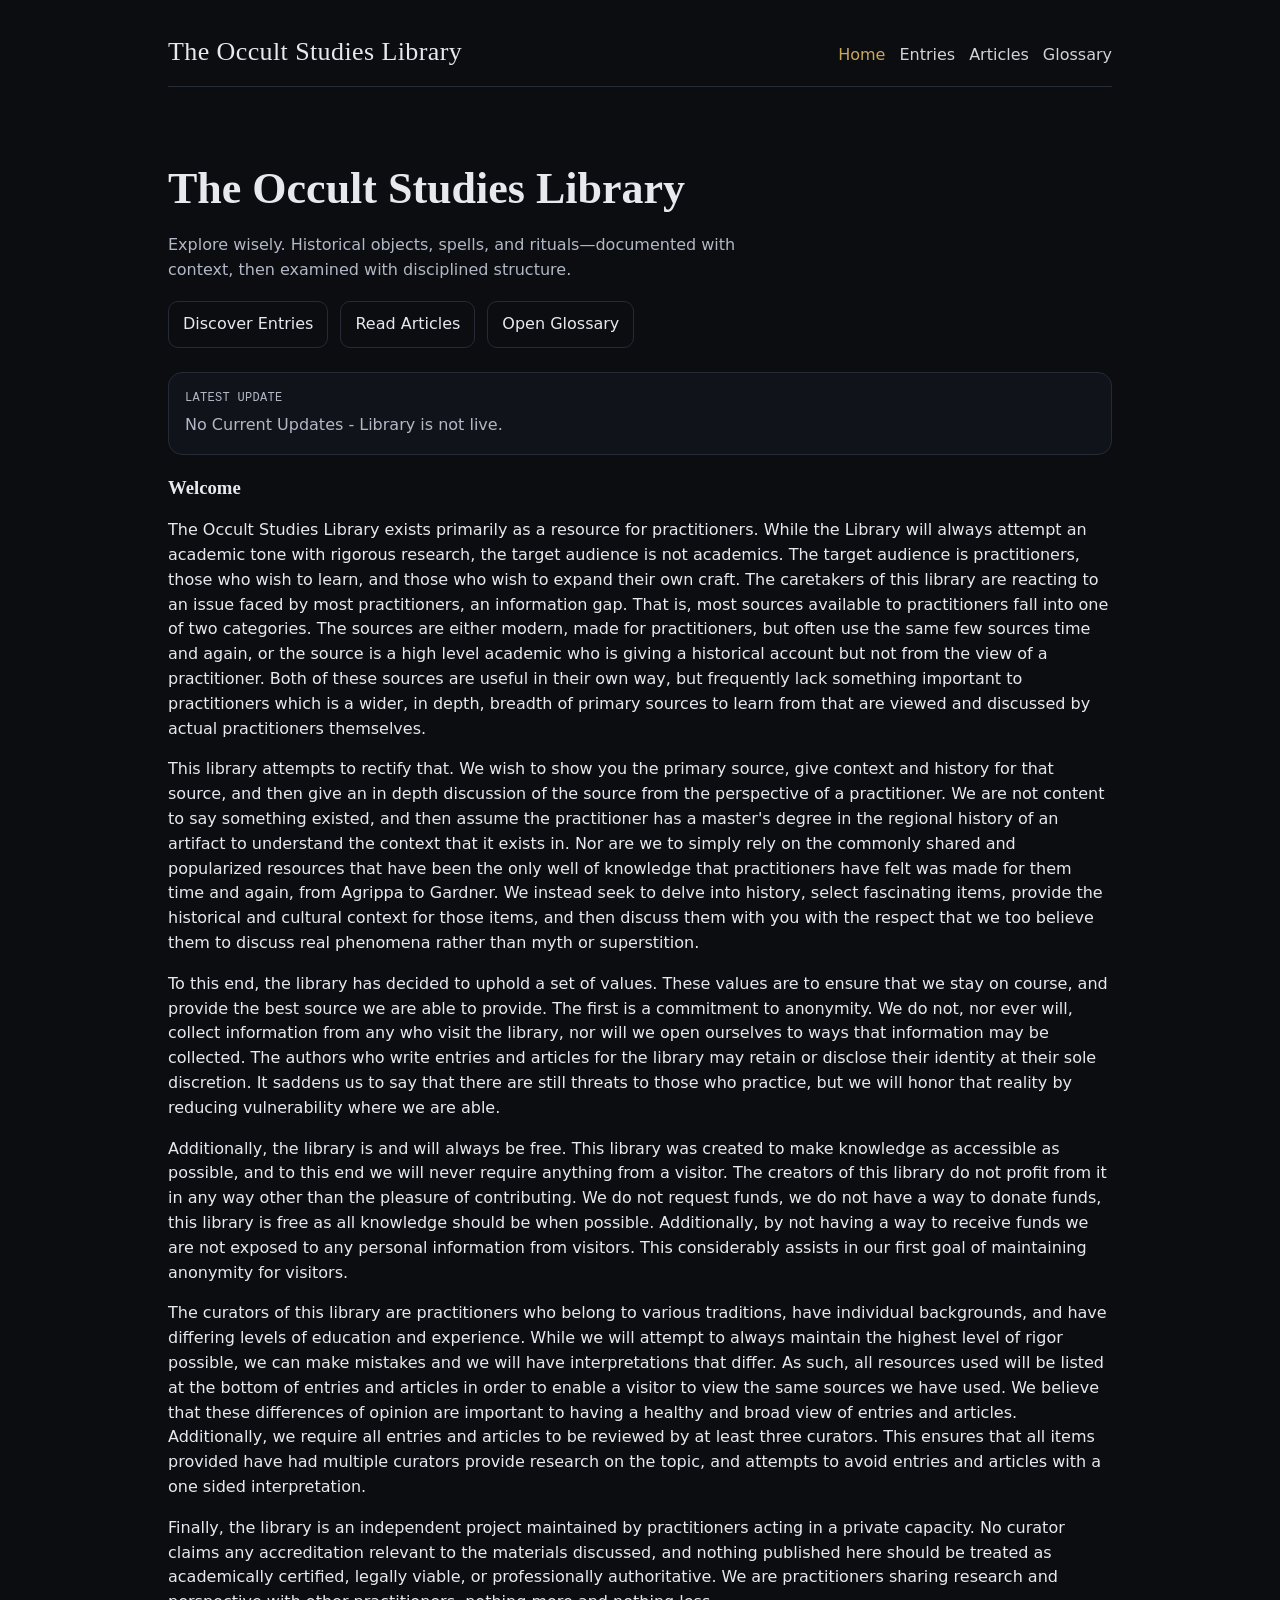
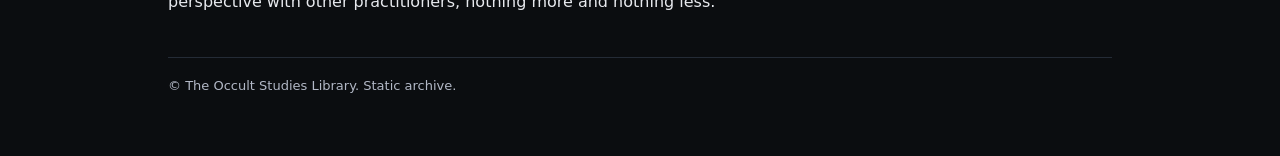
==== index.html @ 637c94cf "Add files via upload" ====
<!doctype html>
<html lang="en">
<head>
	<meta charset="utf-8" />
	<meta name="viewport" content="width=device-width,initial-scale=1" />
	<title>The Occult Studies Library</title>
	<link rel="stylesheet" href="assets/styles.css" />
</head>
<body>
	<div class="container">
		<header class="site-header">
			<div class="brand">The Occult Studies Library</div>
			<nav class="nav" aria-label="Primary">
				<a href="index.html" aria-current="page">Home</a>
				<a href="Entries/index.html">Entries</a>
				<a href="Articles/index.html">Articles</a>
				<a href="Glossary/index.html">Glossary</a>
			</nav>
	</header>

	<section class="hero">
		<h1>The Occult Studies Library</h1>
		<p>Explore wisely. Historical objects, spells, and rituals—documented with context, then examined with disciplined structure.</p>
			<div class="buttons">
				<a class="btn" href="Entries/index.html">Discover Entries</a>
				<a class="btn" href="Articles/index.html">Read Articles</a>
				<a class="btn" href="Glossary/index.html">Open Glossary</a>
			</div>
	</section>

	<section class="panel">
		<p class="kicker">Latest Update</p>
		<p style="margin:0;color:var(--muted);max-width:70ch;">
        	No Current Updates - Library is not live.</p>
		</section>

		<section>
		<h3>Welcome</h3>
		
		<p>The Occult Studies Library exists primarily as a resource for practitioners. While the Library will always attempt an academic tone with rigorous research, the target audience is not academics. The target audience is practitioners, those who wish to learn, and those who wish to expand their own craft. The caretakers of this library are reacting to an issue faced by most practitioners, an information gap. That is, most sources available to practitioners fall into one of two categories. The sources are either modern, made for practitioners, but often use the same few sources time and again, or the source is a high level academic who is giving a historical account but not from the view of a practitioner. Both of these sources are useful in their own way, but frequently lack something important to practitioners which is a wider, in depth, breadth of primary sources to learn from that are viewed and discussed by actual practitioners themselves.</p>
		<p>This library attempts to rectify that. We wish to show you the primary source, give context and history for that source, and then give an in depth discussion of the source from the perspective of a practitioner. We are not content to say something existed, and then assume the practitioner has a master's degree in the regional history of an artifact to understand the context that it exists in. Nor are we to simply rely on the commonly shared and popularized resources that have been the only well of knowledge that practitioners have felt was made for them time and again, from Agrippa to Gardner. We instead seek to delve into history, select fascinating items, provide the historical and cultural context for those items, and then discuss them with you with the respect that we too believe them to discuss real phenomena rather than myth or superstition.</p>
		<p>To this end, the library has decided to uphold a set of values. These values are to ensure that we stay on course, and provide the best source we are able to provide. The first is a commitment to anonymity. We do not, nor ever will, collect information from any who visit the library, nor will we open ourselves to ways that information may be collected. The authors who write entries and articles for the library may retain or disclose their identity at their sole discretion. It saddens us to say that there are still threats to those who practice, but we will honor that reality by reducing vulnerability where we are able.</p>
		<p>Additionally, the library is and will always be free. This library was created to make knowledge as accessible as possible, and to this end we will never require anything from a visitor. The creators of this library do not profit from it in any way other than the pleasure of contributing. We do not request funds, we do not have a way to donate funds, this library is free as all knowledge should be when possible. Additionally, by not having a way to receive funds we are not exposed to any personal information from visitors. This considerably assists in our first goal of maintaining anonymity for visitors. </p>
		<p>The curators of this library are practitioners who belong to various traditions, have individual backgrounds, and have differing levels of education and experience. While we will attempt to always maintain the highest level of rigor possible, we can make mistakes and we will have interpretations that differ. As such, all resources used will be listed at the bottom of entries and articles in order to enable a visitor to view the same sources we have used. We believe that these differences of opinion are important to having a healthy and broad view of entries and articles. Additionally, we require all entries and articles to be reviewed by at least three curators. This ensures that all items provided have had multiple curators provide research on the topic, and attempts to avoid entries and articles with a one sided interpretation.</p>
		<p>Finally, the library is an independent project maintained by practitioners acting in a private capacity. No curator claims any accreditation relevant to the materials discussed, and nothing published here should be treated as academically certified, legally viable, or professionally authoritative. We are practitioners sharing research and perspective with other practitioners, nothing more and nothing less. </p>

		</section>
	<footer class="footer">
		<div>© The Occult Studies Library. Static archive.</div>
	</footer>
	</div>
</body>
</html>
---- assets/styles.css ----
/* Occult Studies Library baseline: quiet, archival, readable */

:root{
	--bg: #0b0d10;
	--panel: #10141a;
	--text: #e7e9ee;
	--muted: #b2b8c6;
	--line: #242b36;
	--accent: #c8a85a; /* brass */
	--link: #c8a85a;
	--mono: ui-monospace, SFMono-Regular, Menlo, Consolas, "Liberation Mono", monospace;
	--serif: ui-serif, Georgia, "Times New Roman", Times, serif;
	--sans: system-ui, -apple-system, Segoe UI, Roboto, Arial, sans-serif;
}

@font-face {
	font-family: "NotoCoptic";
	src: url("../assets/fonts/NotoSansCoptic-Regular.ttf") format("truetype");
	font-weight: normal;
	font-style: normal;
}

*{ box-sizing: border-box; }
html, body{ height: 100%; }
body{
	margin: 0;
	background: var(--bg);
	color: var(--text);
	font-family: var(--sans);
	line-height: 1.55;
}

a{ color: var(--link); text-decoration: none; }
a:hover{ text-decoration: underline; }

.container{
	max-width: 980px;
	margin: 0 auto;
	padding: 32px 18px 60px;
}

.site-header{
	display: flex;
	align-items: baseline;
	justify-content: space-between;
	gap: 16px;
	padding-bottom: 14px;
	border-bottom: 1px solid var(--line);
	margin-bottom: 26px;
}
.brand{
	font-family: var(--serif);
	font-size: 26px;
	letter-spacing: 0.4px;
}
.nav{
	display: flex;
	gap: 14px;
	flex-wrap: wrap;
}
.nav a{
	color: var(--text);
	opacity: 0.9;
}
.nav a[aria-current="page"]{
	color: var(--accent);
	opacity: 1;
}

.hero{
	padding: 42px 0 24px;
}
.hero h1{
	font-family: var(--serif);
	font-weight: 600;
	font-size: 44px;
	margin: 0 0 10px;
}
.hero p{
	max-width: 62ch;
	color: var(--muted);
	margin: 0 0 18px;
}
.buttons{
	display: flex;
	gap: 12px;
	flex-wrap: wrap;
}
.btn{
	display: inline-block;
	padding: 10px 14px;
	border: 1px solid var(--line);
	border-radius: 10px;
	background: transparent;
	color: var(--text);
}
.btn.primary{
	border-color: rgba(200,168,90,0.6);
	color: var(--accent);
}

.panel{
	background: var(--panel);
	border: 1px solid var(--line);
	border-radius: 14px;
	padding: 16px;
}

.kicker{
	font-family: var(--mono);
	letter-spacing: 0.3px;
	text-transform: uppercase;
	color: var(--muted);
	font-size: 12px;
	margin: 0 0 6px;
}

h2, h3{
	font-family: var(--serif);
	margin: 18px 0 10px;
}
hr{
	border: none;
	border-top: 1px solid var(--line);
	margin: 22px 0;
}

/* Entries and Articles table */
.table-tools{
	display: flex;
	gap: 10px;
	flex-wrap: wrap;
	align-items: center;
	margin-bottom: 12px;
}
input[type="search"]{
	width: min(520px, 100%);
	padding: 10px 12px;
	border-radius: 10px;
	border: 1px solid var(--line);
	background: #0c1016;
	color: var(--text);
}
.small{
	color: var(--muted);
	font-size: 13px;
}

table{
	width: 100%;
	border-collapse: collapse;
	border: 1px solid var(--line);
	border-radius: 14px;
	overflow: hidden;
}
thead th{
	text-align: left;
	font-size: 13px;
	font-family: var(--mono);
	color: var(--muted);
	background: #0c1016;
	border-bottom: 1px solid var(--line);
	padding: 10px 12px;
}
tbody td{
	padding: 12px;
	border-top: 1px solid var(--line);
	vertical-align: top;
}
.entry-id{
	font-family: var(--mono);
	white-space: nowrap;
	color: var(--text);
	opacity: 0.92;
}
.title-cell{
	display: flex;
	gap: 10px;
	align-items: flex-start;
}
.thumb{
	width: 46px;
	height: 46px;
	border-radius: 10px;
	border: 1px solid var(--line);
	background: #0c1016;
	display: grid;
	place-items: center;
	color: var(--muted);
	font-family: var(--mono);
	font-size: 11px;
	flex: 0 0 auto;
	overflow: hidden;
}
.thumb img{
	width: 100%;
	height: 100%;
	object-fit: cover;
	display: block;
}
.header-icon{
	width: 46px;
	height: 46px;
	display: grid;
	place-items: center;
	color: var(--muted);
	font-family: var(--mono);
	font-size: 11px;
	flex: 0 0 auto;
	overflow: hidden;
}


.tags{
	color: var(--muted);
	font-size: 12px;
	line-height: 1.35;
	white-space: normal;
	overflow-wrap: anywhere;
}
.tags span{
	display: inline-block;
	margin-right: 8px;
	opacity: 0.95;
	white-space: nowrap;
	margin-bottom: 4px;
}
.tags span::before{
	content: "· ";
	opacity: 0.65;
}
.tags span:first-child::before{
	content: "";
}

/* Entry page metadata block */
.meta{
	display: grid;
	grid-template-columns: 180px 1fr;
	gap: 8px 14px;
	font-size: 14px;
}
.meta dt{
	font-family: var(--mono);
	color: var(--muted);
}
.meta dd{
	margin: 0;
}

.footer{
	margin-top: 42px;
	padding-top: 18px;
	border-top: 1px solid var(--line);
	color: var(--muted);
	font-size: 13px;
}



.entry-quote {
	color: var(--accent);
	border-left: 3px solid var(--accent);
	padding-left: 16px;
	line-height: 1.5;
	margin: 20px 0;
	font-style: italic;
}


.coptic-quote {
	font-family: "NotoCoptic", serif;
	color: var(--accent);
	border-left: 3px solid var(--accent);
	padding-left: 16px;
	line-height: 1.5;
	margin: 20px 0;
	white-space: pre-wrap;
}

.coptic-font {
	font-family: "NotoCoptic", serif;
	white-space: pre-wrap;
}

.parallel-text {
	display: grid;
	grid-template-columns: 1fr 1fr;
	gap: 1.25rem;
	align-items: start;
	margin: 1.5rem 0;
}

.parallel-head {
	font-weight: bold;
	border-bottom: 1px solid var(--line);
	padding-bottom: 0.35rem;
	margin-bottom: 0.5rem;
}

.parallel-text pre,
.parallel-text blockquote {
	margin: 0;
}
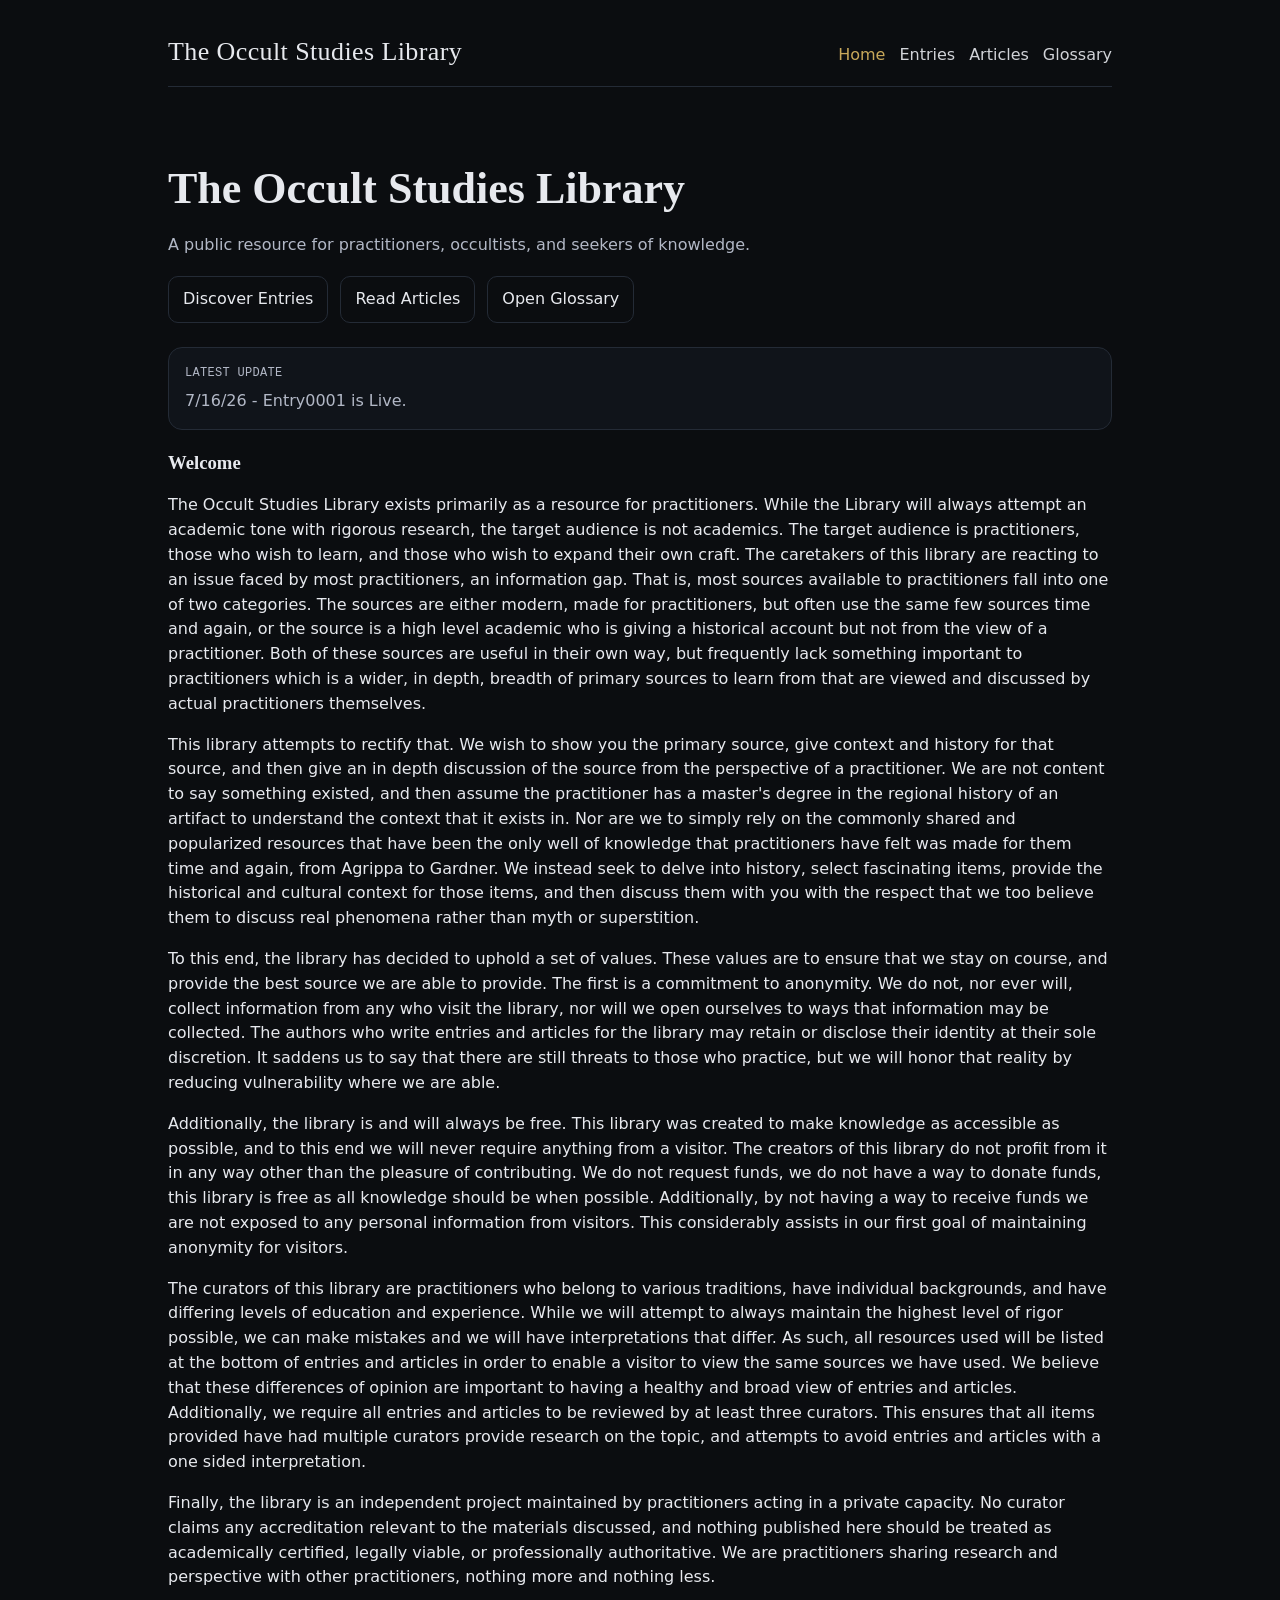
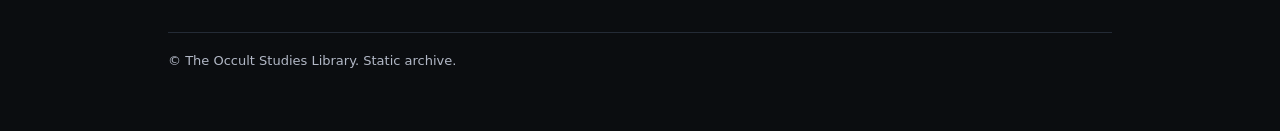
==== commit a5bf6a31: "Add files via upload" ====
--- a/index.html
+++ b/index.html
@@ -20,7 +20,7 @@
 
 	<section class="hero">
 		<h1>The Occult Studies Library</h1>
-		<p>Explore wisely. Historical objects, spells, and rituals—documented with context, then examined with disciplined structure.</p>
+		<p>A public resource for practitioners, occultists, and seekers of knowledge.</p>
 			<div class="buttons">
 				<a class="btn" href="Entries/index.html">Discover Entries</a>
 				<a class="btn" href="Articles/index.html">Read Articles</a>
@@ -31,7 +31,7 @@
 	<section class="panel">
 		<p class="kicker">Latest Update</p>
 		<p style="margin:0;color:var(--muted);max-width:70ch;">
-        	No Current Updates - Library is not live.</p>
+        	7/16/26 - Entry0001 is Live.</p>
 		</section>
 
 		<section>
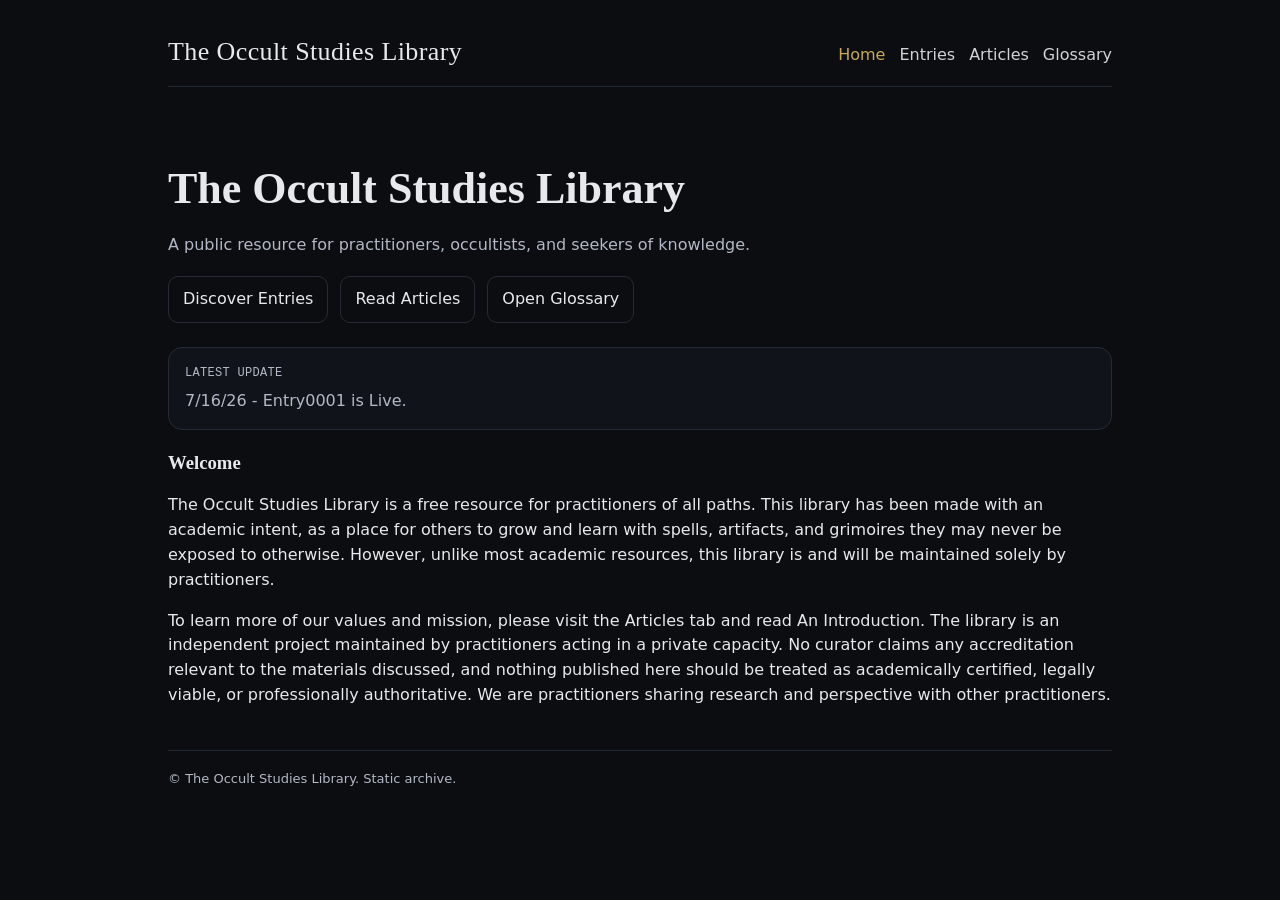
==== commit 719756d1: "Add files via upload" ====
--- a/index.html
+++ b/index.html
@@ -37,12 +37,8 @@
 		<section>
 		<h3>Welcome</h3>
 		
-		<p>The Occult Studies Library exists primarily as a resource for practitioners. While the Library will always attempt an academic tone with rigorous research, the target audience is not academics. The target audience is practitioners, those who wish to learn, and those who wish to expand their own craft. The caretakers of this library are reacting to an issue faced by most practitioners, an information gap. That is, most sources available to practitioners fall into one of two categories. The sources are either modern, made for practitioners, but often use the same few sources time and again, or the source is a high level academic who is giving a historical account but not from the view of a practitioner. Both of these sources are useful in their own way, but frequently lack something important to practitioners which is a wider, in depth, breadth of primary sources to learn from that are viewed and discussed by actual practitioners themselves.</p>
-		<p>This library attempts to rectify that. We wish to show you the primary source, give context and history for that source, and then give an in depth discussion of the source from the perspective of a practitioner. We are not content to say something existed, and then assume the practitioner has a master's degree in the regional history of an artifact to understand the context that it exists in. Nor are we to simply rely on the commonly shared and popularized resources that have been the only well of knowledge that practitioners have felt was made for them time and again, from Agrippa to Gardner. We instead seek to delve into history, select fascinating items, provide the historical and cultural context for those items, and then discuss them with you with the respect that we too believe them to discuss real phenomena rather than myth or superstition.</p>
-		<p>To this end, the library has decided to uphold a set of values. These values are to ensure that we stay on course, and provide the best source we are able to provide. The first is a commitment to anonymity. We do not, nor ever will, collect information from any who visit the library, nor will we open ourselves to ways that information may be collected. The authors who write entries and articles for the library may retain or disclose their identity at their sole discretion. It saddens us to say that there are still threats to those who practice, but we will honor that reality by reducing vulnerability where we are able.</p>
-		<p>Additionally, the library is and will always be free. This library was created to make knowledge as accessible as possible, and to this end we will never require anything from a visitor. The creators of this library do not profit from it in any way other than the pleasure of contributing. We do not request funds, we do not have a way to donate funds, this library is free as all knowledge should be when possible. Additionally, by not having a way to receive funds we are not exposed to any personal information from visitors. This considerably assists in our first goal of maintaining anonymity for visitors. </p>
-		<p>The curators of this library are practitioners who belong to various traditions, have individual backgrounds, and have differing levels of education and experience. While we will attempt to always maintain the highest level of rigor possible, we can make mistakes and we will have interpretations that differ. As such, all resources used will be listed at the bottom of entries and articles in order to enable a visitor to view the same sources we have used. We believe that these differences of opinion are important to having a healthy and broad view of entries and articles. Additionally, we require all entries and articles to be reviewed by at least three curators. This ensures that all items provided have had multiple curators provide research on the topic, and attempts to avoid entries and articles with a one sided interpretation.</p>
-		<p>Finally, the library is an independent project maintained by practitioners acting in a private capacity. No curator claims any accreditation relevant to the materials discussed, and nothing published here should be treated as academically certified, legally viable, or professionally authoritative. We are practitioners sharing research and perspective with other practitioners, nothing more and nothing less. </p>
+		<p>The Occult Studies Library is a free resource for practitioners of all paths. This library has been made with an academic intent, as a place for others to grow and learn with spells, artifacts, and grimoires they may never be exposed to otherwise. However, unlike most academic resources, this library is and will be maintained solely by practitioners.</p> 
+		<p>To learn more of our values and mission, please visit the Articles tab and read An Introduction. The library is an independent project maintained by practitioners acting in a private capacity. No curator claims any accreditation relevant to the materials discussed, and nothing published here should be treated as academically certified, legally viable, or professionally authoritative. We are practitioners sharing research and perspective with other practitioners. </p>
 
 		</section>
 	<footer class="footer">
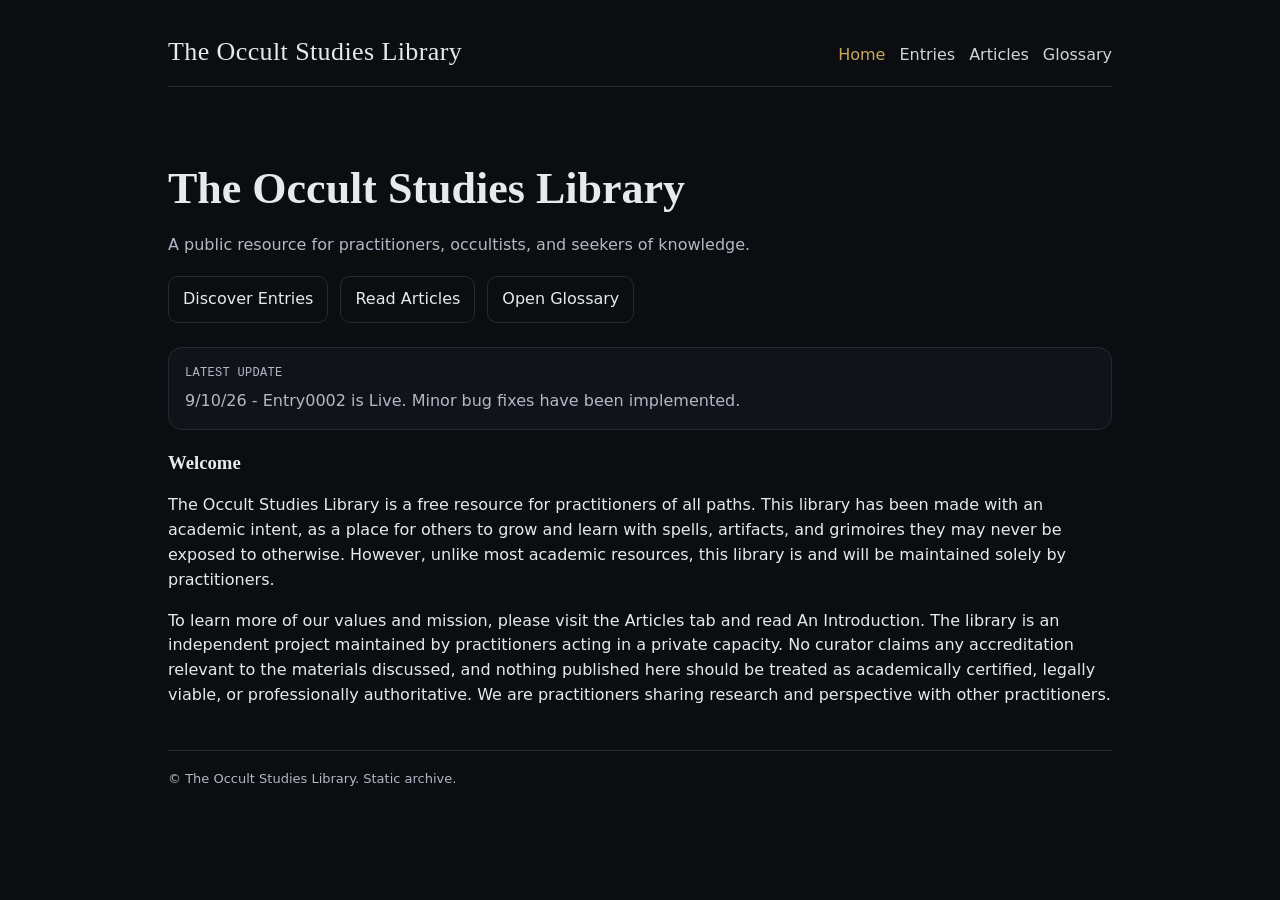
==== commit 88168301: "Add files via upload" ====
--- a/index.html
+++ b/index.html
@@ -31,7 +31,7 @@
 	<section class="panel">
 		<p class="kicker">Latest Update</p>
 		<p style="margin:0;color:var(--muted);max-width:70ch;">
-        	7/16/26 - Entry0001 is Live.</p>
+        	9/10/26 - Entry0002 is Live. Minor bug fixes have been implemented.</p>
 		</section>
 
 		<section>
